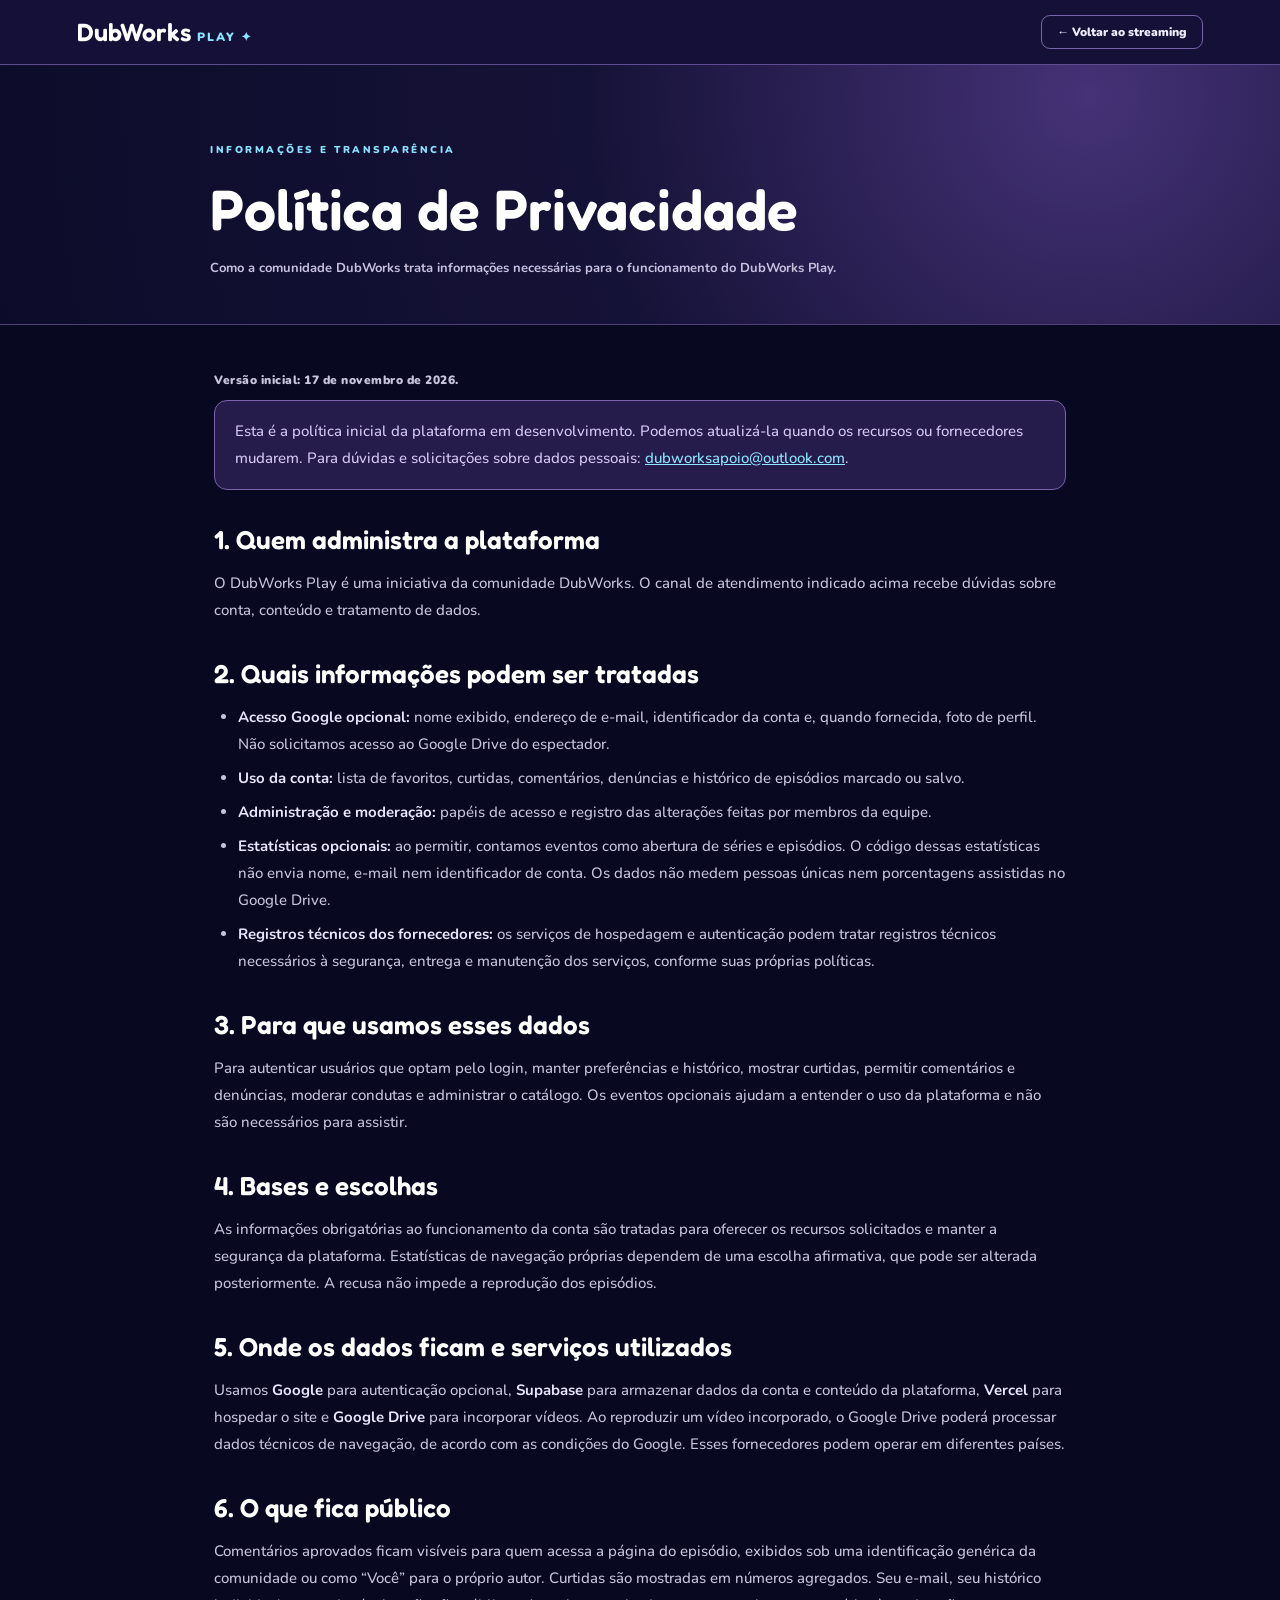
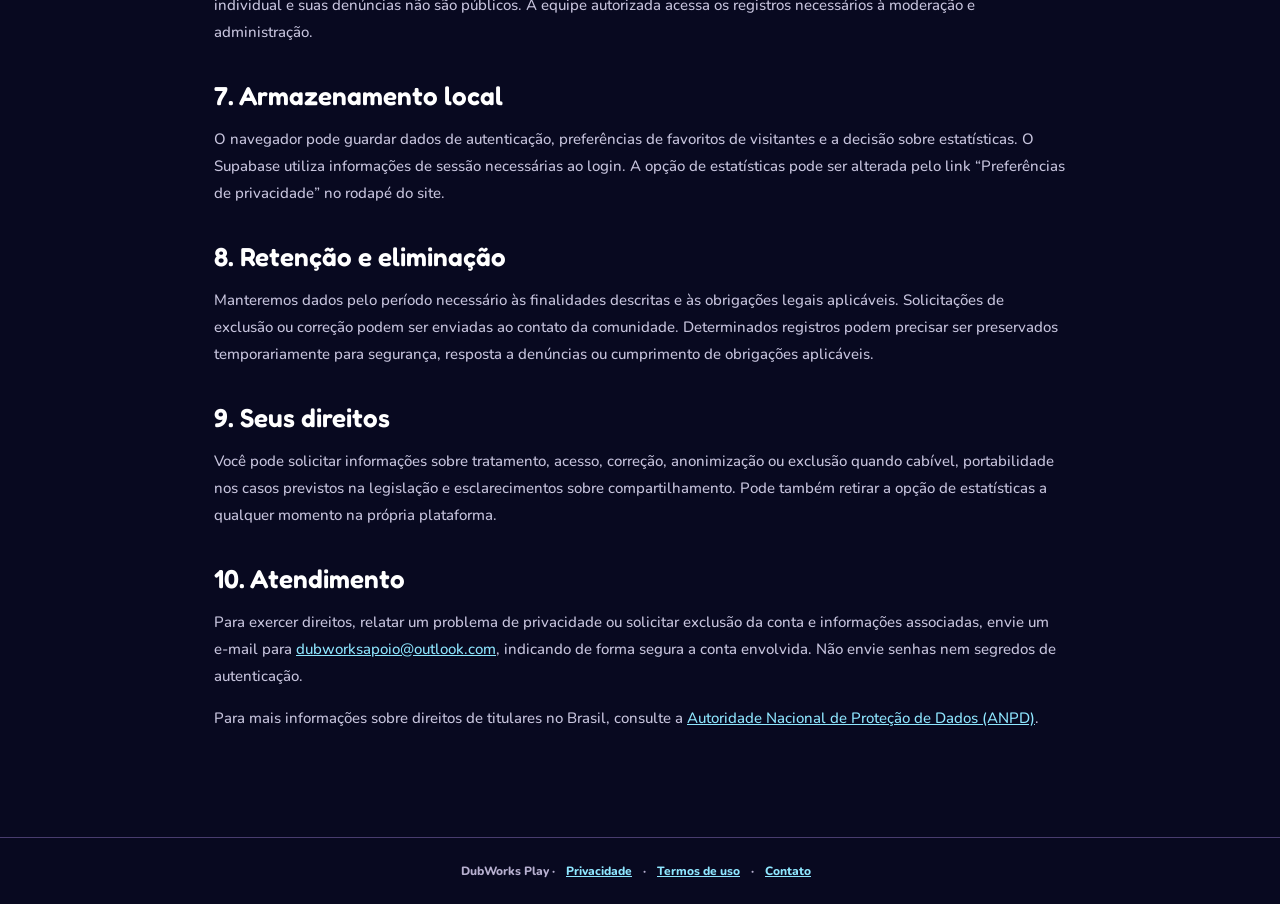
==== privacy.html @ 3e3ea1b7 "feat: publica política inicial de privacidade do DubWorks Play" ====
<!doctype html><html lang="pt-BR"><head><title>Política de Privacidade | DubWorks Play</title><meta charset="UTF-8"><meta name="viewport" content="width=device-width, initial-scale=1">
<meta name="theme-color" content="#151038">
<link rel="preconnect" href="https://fonts.googleapis.com"><link rel="preconnect" href="https://fonts.gstatic.com" crossorigin>
<link href="https://fonts.googleapis.com/css2?family=Fredoka:wght@500;600&family=Nunito:wght@400;600;700;800;900&display=swap" rel="stylesheet">
<link rel="stylesheet" href="./legal.css"></head>
<body><nav class="legal-nav"><a class="legal-logo" href="./index.html#inicio">DubWorks <em>PLAY ✦</em></a><a class="legal-back" href="./index.html#inicio">← Voltar ao streaming</a></nav>
<header class="legal-head"><span>INFORMAÇÕES E TRANSPARÊNCIA</span><h1>Política de Privacidade</h1><p>Como a comunidade DubWorks trata informações necessárias para o funcionamento do DubWorks Play.</p></header>
<main class="legal-main"><p class="legal-date">Versão inicial: 17 de novembro de 2026.</p>
<div class="legal-note">Esta é a política inicial da plataforma em desenvolvimento. Podemos atualizá-la quando os recursos ou fornecedores mudarem. Para dúvidas e solicitações sobre dados pessoais: <a href="mailto:dubworksapoio@outlook.com">dubworksapoio@outlook.com</a>.</div>
<h2>1. Quem administra a plataforma</h2><p>O DubWorks Play é uma iniciativa da comunidade DubWorks. O canal de atendimento indicado acima recebe dúvidas sobre conta, conteúdo e tratamento de dados.</p>
<h2>2. Quais informações podem ser tratadas</h2>
<ul><li><strong>Acesso Google opcional:</strong> nome exibido, endereço de e-mail, identificador da conta e, quando fornecida, foto de perfil. Não solicitamos acesso ao Google Drive do espectador.</li>
<li><strong>Uso da conta:</strong> lista de favoritos, curtidas, comentários, denúncias e histórico de episódios marcado ou salvo.</li>
<li><strong>Administração e moderação:</strong> papéis de acesso e registro das alterações feitas por membros da equipe.</li>
<li><strong>Estatísticas opcionais:</strong> ao permitir, contamos eventos como abertura de séries e episódios. O código dessas estatísticas não envia nome, e-mail nem identificador de conta. Os dados não medem pessoas únicas nem porcentagens assistidas no Google Drive.</li>
<li><strong>Registros técnicos dos fornecedores:</strong> os serviços de hospedagem e autenticação podem tratar registros técnicos necessários à segurança, entrega e manutenção dos serviços, conforme suas próprias políticas.</li></ul>
<h2>3. Para que usamos esses dados</h2><p>Para autenticar usuários que optam pelo login, manter preferências e histórico, mostrar curtidas, permitir comentários e denúncias, moderar condutas e administrar o catálogo. Os eventos opcionais ajudam a entender o uso da plataforma e não são necessários para assistir.</p>
<h2>4. Bases e escolhas</h2><p>As informações obrigatórias ao funcionamento da conta são tratadas para oferecer os recursos solicitados e manter a segurança da plataforma. Estatísticas de navegação próprias dependem de uma escolha afirmativa, que pode ser alterada posteriormente. A recusa não impede a reprodução dos episódios.</p>
<h2>5. Onde os dados ficam e serviços utilizados</h2><p>Usamos <strong>Google</strong> para autenticação opcional, <strong>Supabase</strong> para armazenar dados da conta e conteúdo da plataforma, <strong>Vercel</strong> para hospedar o site e <strong>Google Drive</strong> para incorporar vídeos. Ao reproduzir um vídeo incorporado, o Google Drive poderá processar dados técnicos de navegação, de acordo com as condições do Google. Esses fornecedores podem operar em diferentes países.</p>
<h2>6. O que fica público</h2><p>Comentários aprovados ficam visíveis para quem acessa a página do episódio, exibidos sob uma identificação genérica da comunidade ou como “Você” para o próprio autor. Curtidas são mostradas em números agregados. Seu e-mail, seu histórico individual e suas denúncias não são públicos. A equipe autorizada acessa os registros necessários à moderação e administração.</p>
<h2>7. Armazenamento local</h2><p>O navegador pode guardar dados de autenticação, preferências de favoritos de visitantes e a decisão sobre estatísticas. O Supabase utiliza informações de sessão necessárias ao login. A opção de estatísticas pode ser alterada pelo link “Preferências de privacidade” no rodapé do site.</p>
<h2>8. Retenção e eliminação</h2><p>Manteremos dados pelo período necessário às finalidades descritas e às obrigações legais aplicáveis. Solicitações de exclusão ou correção podem ser enviadas ao contato da comunidade. Determinados registros podem precisar ser preservados temporariamente para segurança, resposta a denúncias ou cumprimento de obrigações aplicáveis.</p>
<h2>9. Seus direitos</h2><p>Você pode solicitar informações sobre tratamento, acesso, correção, anonimização ou exclusão quando cabível, portabilidade nos casos previstos na legislação e esclarecimentos sobre compartilhamento. Pode também retirar a opção de estatísticas a qualquer momento na própria plataforma.</p>
<h2>10. Atendimento</h2><p>Para exercer direitos, relatar um problema de privacidade ou solicitar exclusão da conta e informações associadas, envie um e-mail para <a href="mailto:dubworksapoio@outlook.com">dubworksapoio@outlook.com</a>, indicando de forma segura a conta envolvida. Não envie senhas nem segredos de autenticação.</p>
<p>Para mais informações sobre direitos de titulares no Brasil, consulte a <a href="https://www.gov.br/anpd/pt-br/assuntos/titular-de-dados" target="_blank" rel="noopener noreferrer">Autoridade Nacional de Proteção de Dados (ANPD)</a>.</p>
</main><footer class="legal-footer">DubWorks Play · <a href="./privacy.html">Privacidade</a> · <a href="./terms.html">Termos de uso</a> · <a href="mailto:dubworksapoio@outlook.com">Contato</a></footer></body></html>
---- legal.css ----
:root{color-scheme:dark}
*{box-sizing:border-box}
body{margin:0;background:#080920;color:#eae7ff;font:500 15px/1.8 'Nunito',system-ui,sans-serif}
a{color:#8fe7ff}
a:hover{text-decoration:none}
.legal-nav{display:flex;justify-content:space-between;align-items:center;gap:20px;background:#151038;border-bottom:1px solid #5e4b91;padding:15px clamp(20px,6vw,85px)}
.legal-logo{font:600 25px 'Fredoka',sans-serif;color:#fff;text-decoration:none}
.legal-logo em{font:900 12px 'Nunito',sans-serif;color:#8ae7ff;letter-spacing:2px}
.legal-nav>.legal-back{border:1px solid #7963a9;padding:8px 15px;border-radius:9px;color:#f0ecff;text-decoration:none;font:900 12px 'Nunito',sans-serif}
.legal-nav>.legal-back:hover{background:#40317c}
.legal-head{padding:70px max(24px,calc((100vw - 860px)/2)) 45px;background:radial-gradient(circle at 85% 12%,#453277,#151237 45%,#0c0c2a 100%);border-bottom:1px solid #514078}
.legal-head span{font:900 10px 'Nunito',sans-serif;letter-spacing:2.5px;color:#8ae2ff}
.legal-head h1{font:600 clamp(34px,6vw,57px)/1.1 'Fredoka',sans-serif;margin:16px 0;color:#fff}
.legal-head p{margin:0;max-width:720px;color:#c8c0df;font:700 13px/1.7 'Nunito',sans-serif}
.legal-main{max-width:900px;margin:auto;padding:35px 24px 90px}
.legal-main h2{font:600 26px 'Fredoka',sans-serif;color:#fff;margin:34px 0 11px}
.legal-main p,.legal-main li{color:#c7c4dd}
.legal-main strong{color:#e8e4ff}
.legal-main ul{padding-left:24px}
.legal-main li{margin:7px 0}
.legal-note{padding:17px 20px;border:1px solid #7a61a8;background:#251c4c;border-radius:13px;color:#d5c9f4}
.legal-date{color:#a9a2d2;font:900 12px 'Nunito',sans-serif;letter-spacing:.5px}
.legal-footer{padding:25px;text-align:center;border-top:1px solid #483c6e;color:#b7b0d0;font:800 12px 'Nunito',sans-serif}
.legal-footer a{margin:0 8px}
@media(max-width:600px){.legal-head{padding-top:50px}.legal-nav{padding:12px 18px}.legal-logo{font-size:20px}.legal-nav>.legal-back{font-size:11px}}
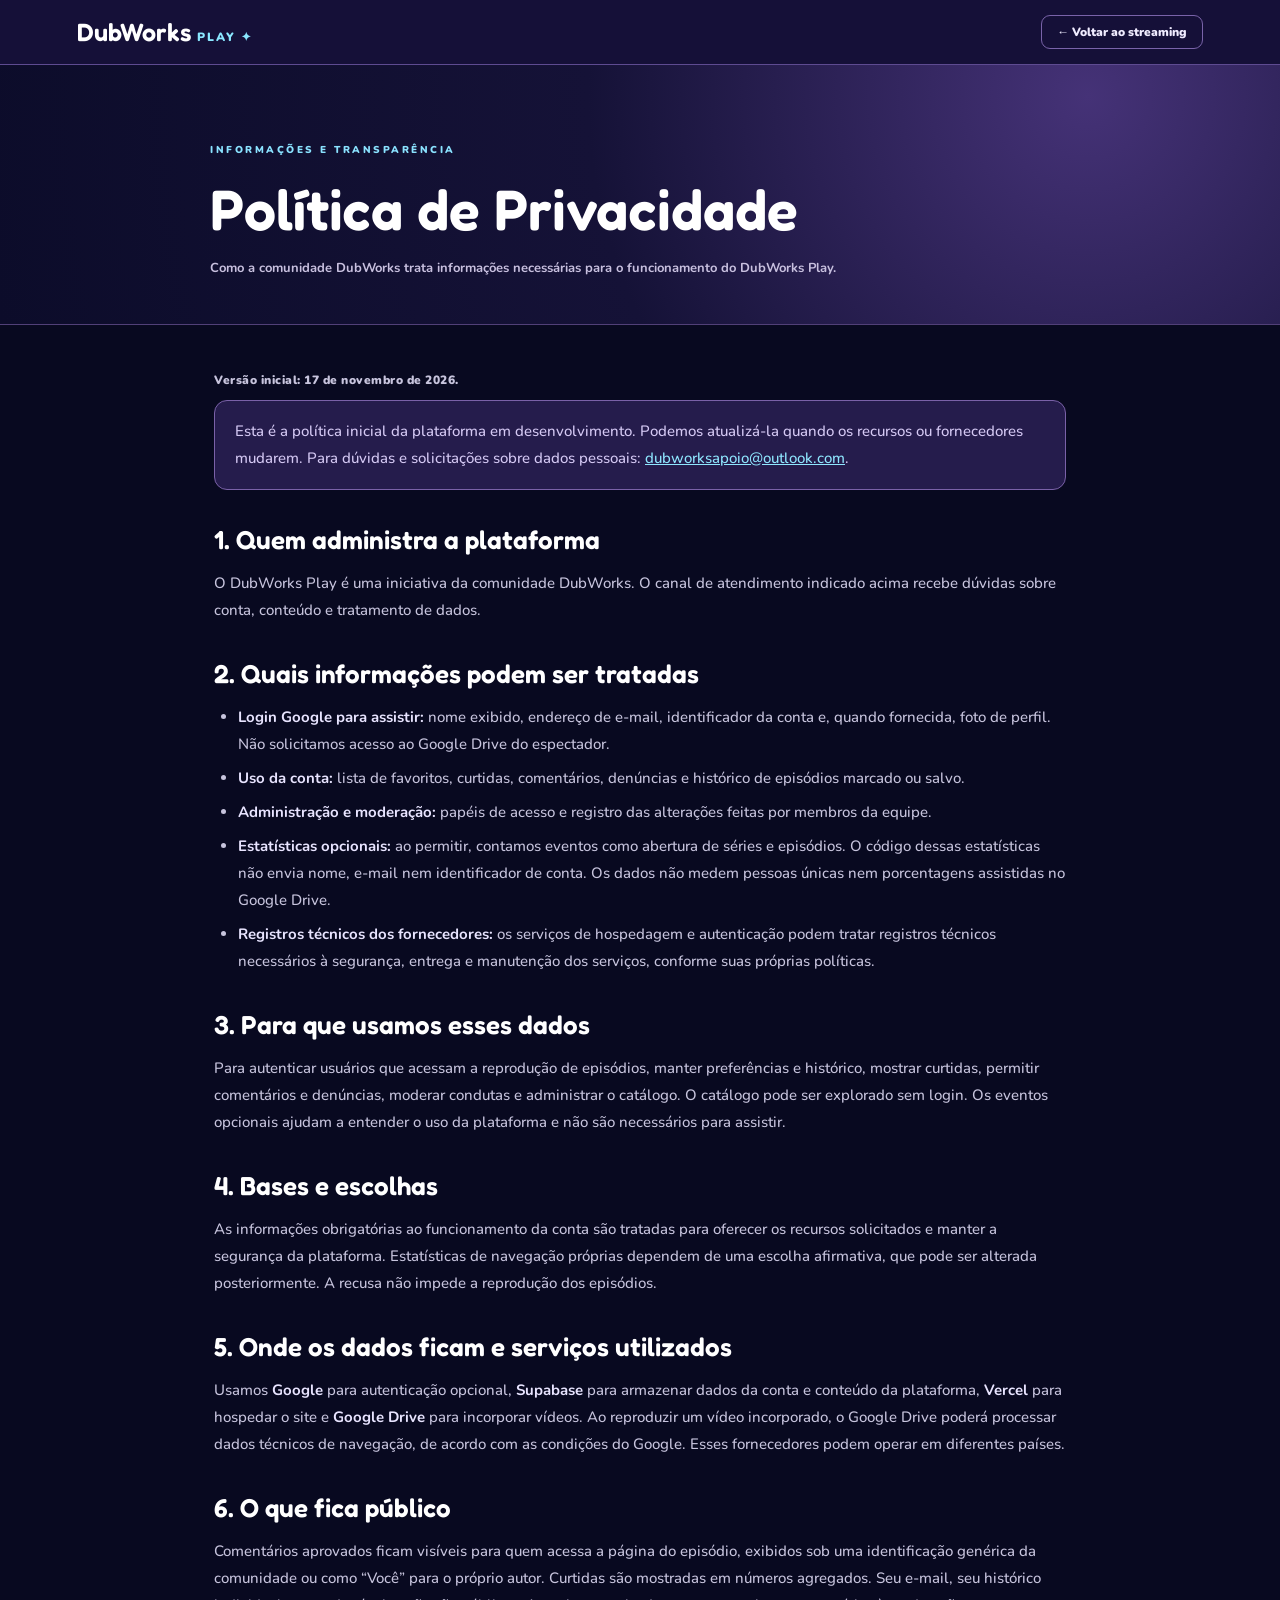
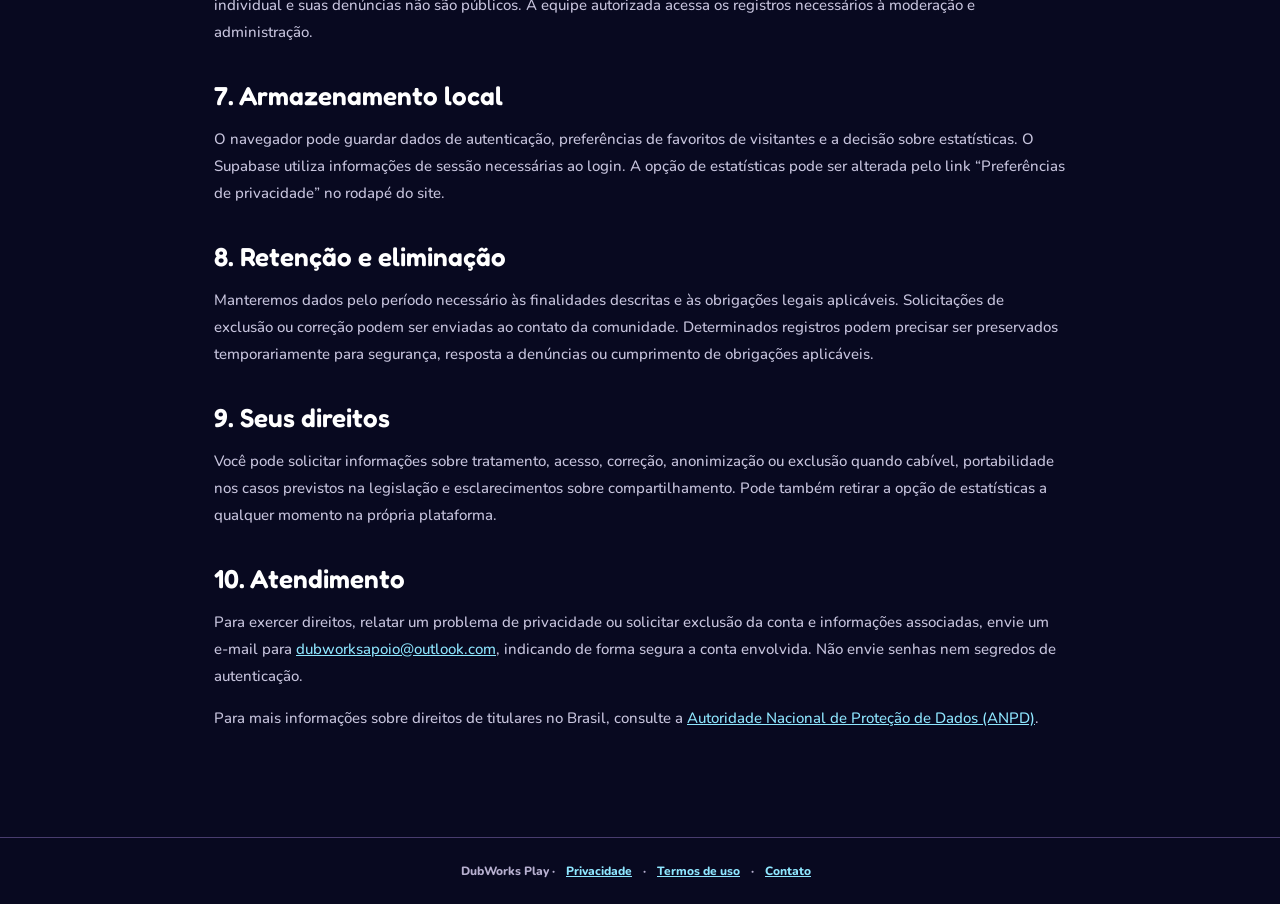
==== commit bbb58885: "docs: explica login Google obrigatório para assistir no DubWorks Play" ====
--- a/privacy.html
+++ b/privacy.html
@@ -9,12 +9,12 @@
 <div class="legal-note">Esta é a política inicial da plataforma em desenvolvimento. Podemos atualizá-la quando os recursos ou fornecedores mudarem. Para dúvidas e solicitações sobre dados pessoais: <a href="mailto:dubworksapoio@outlook.com">dubworksapoio@outlook.com</a>.</div>
 <h2>1. Quem administra a plataforma</h2><p>O DubWorks Play é uma iniciativa da comunidade DubWorks. O canal de atendimento indicado acima recebe dúvidas sobre conta, conteúdo e tratamento de dados.</p>
 <h2>2. Quais informações podem ser tratadas</h2>
-<ul><li><strong>Acesso Google opcional:</strong> nome exibido, endereço de e-mail, identificador da conta e, quando fornecida, foto de perfil. Não solicitamos acesso ao Google Drive do espectador.</li>
+<ul><li><strong>Login Google para assistir:</strong> nome exibido, endereço de e-mail, identificador da conta e, quando fornecida, foto de perfil. Não solicitamos acesso ao Google Drive do espectador.</li>
 <li><strong>Uso da conta:</strong> lista de favoritos, curtidas, comentários, denúncias e histórico de episódios marcado ou salvo.</li>
 <li><strong>Administração e moderação:</strong> papéis de acesso e registro das alterações feitas por membros da equipe.</li>
 <li><strong>Estatísticas opcionais:</strong> ao permitir, contamos eventos como abertura de séries e episódios. O código dessas estatísticas não envia nome, e-mail nem identificador de conta. Os dados não medem pessoas únicas nem porcentagens assistidas no Google Drive.</li>
 <li><strong>Registros técnicos dos fornecedores:</strong> os serviços de hospedagem e autenticação podem tratar registros técnicos necessários à segurança, entrega e manutenção dos serviços, conforme suas próprias políticas.</li></ul>
-<h2>3. Para que usamos esses dados</h2><p>Para autenticar usuários que optam pelo login, manter preferências e histórico, mostrar curtidas, permitir comentários e denúncias, moderar condutas e administrar o catálogo. Os eventos opcionais ajudam a entender o uso da plataforma e não são necessários para assistir.</p>
+<h2>3. Para que usamos esses dados</h2><p>Para autenticar usuários que acessam a reprodução de episódios, manter preferências e histórico, mostrar curtidas, permitir comentários e denúncias, moderar condutas e administrar o catálogo. O catálogo pode ser explorado sem login. Os eventos opcionais ajudam a entender o uso da plataforma e não são necessários para assistir.</p>
 <h2>4. Bases e escolhas</h2><p>As informações obrigatórias ao funcionamento da conta são tratadas para oferecer os recursos solicitados e manter a segurança da plataforma. Estatísticas de navegação próprias dependem de uma escolha afirmativa, que pode ser alterada posteriormente. A recusa não impede a reprodução dos episódios.</p>
 <h2>5. Onde os dados ficam e serviços utilizados</h2><p>Usamos <strong>Google</strong> para autenticação opcional, <strong>Supabase</strong> para armazenar dados da conta e conteúdo da plataforma, <strong>Vercel</strong> para hospedar o site e <strong>Google Drive</strong> para incorporar vídeos. Ao reproduzir um vídeo incorporado, o Google Drive poderá processar dados técnicos de navegação, de acordo com as condições do Google. Esses fornecedores podem operar em diferentes países.</p>
 <h2>6. O que fica público</h2><p>Comentários aprovados ficam visíveis para quem acessa a página do episódio, exibidos sob uma identificação genérica da comunidade ou como “Você” para o próprio autor. Curtidas são mostradas em números agregados. Seu e-mail, seu histórico individual e suas denúncias não são públicos. A equipe autorizada acessa os registros necessários à moderação e administração.</p>
